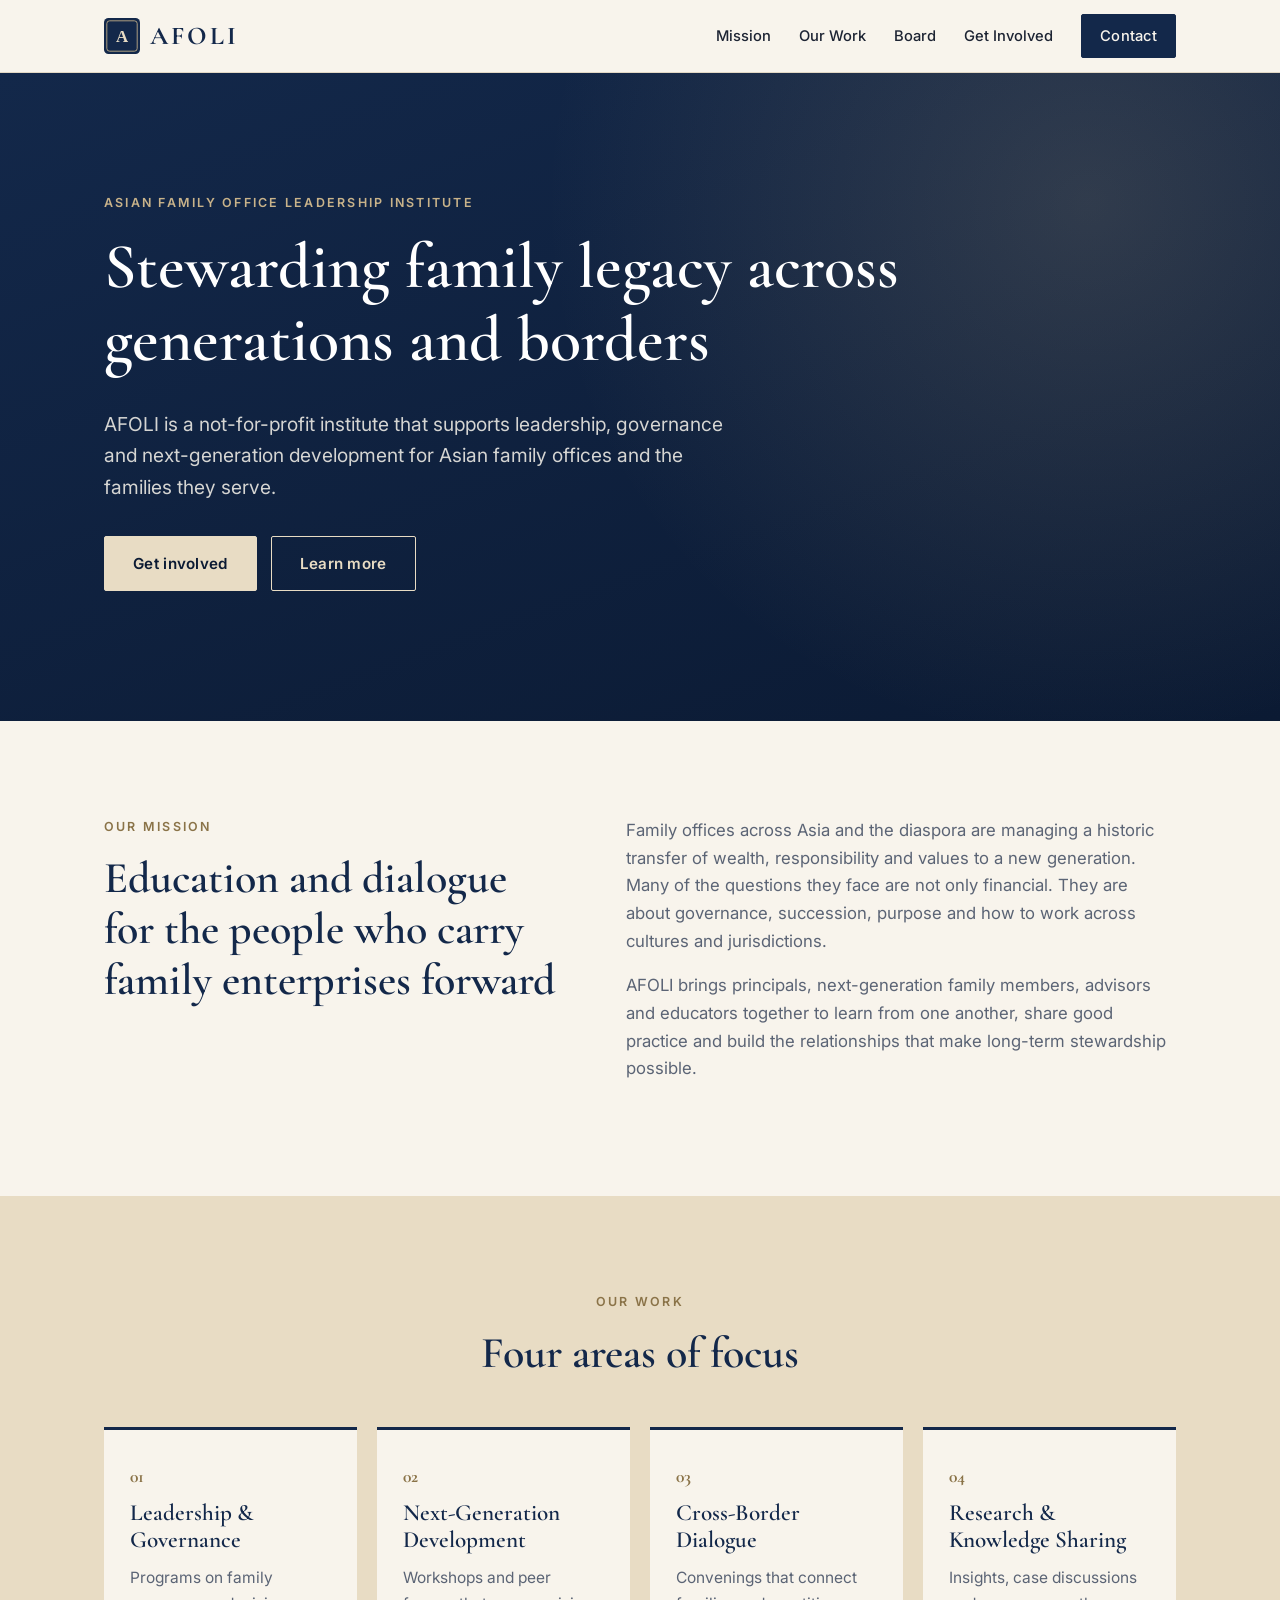
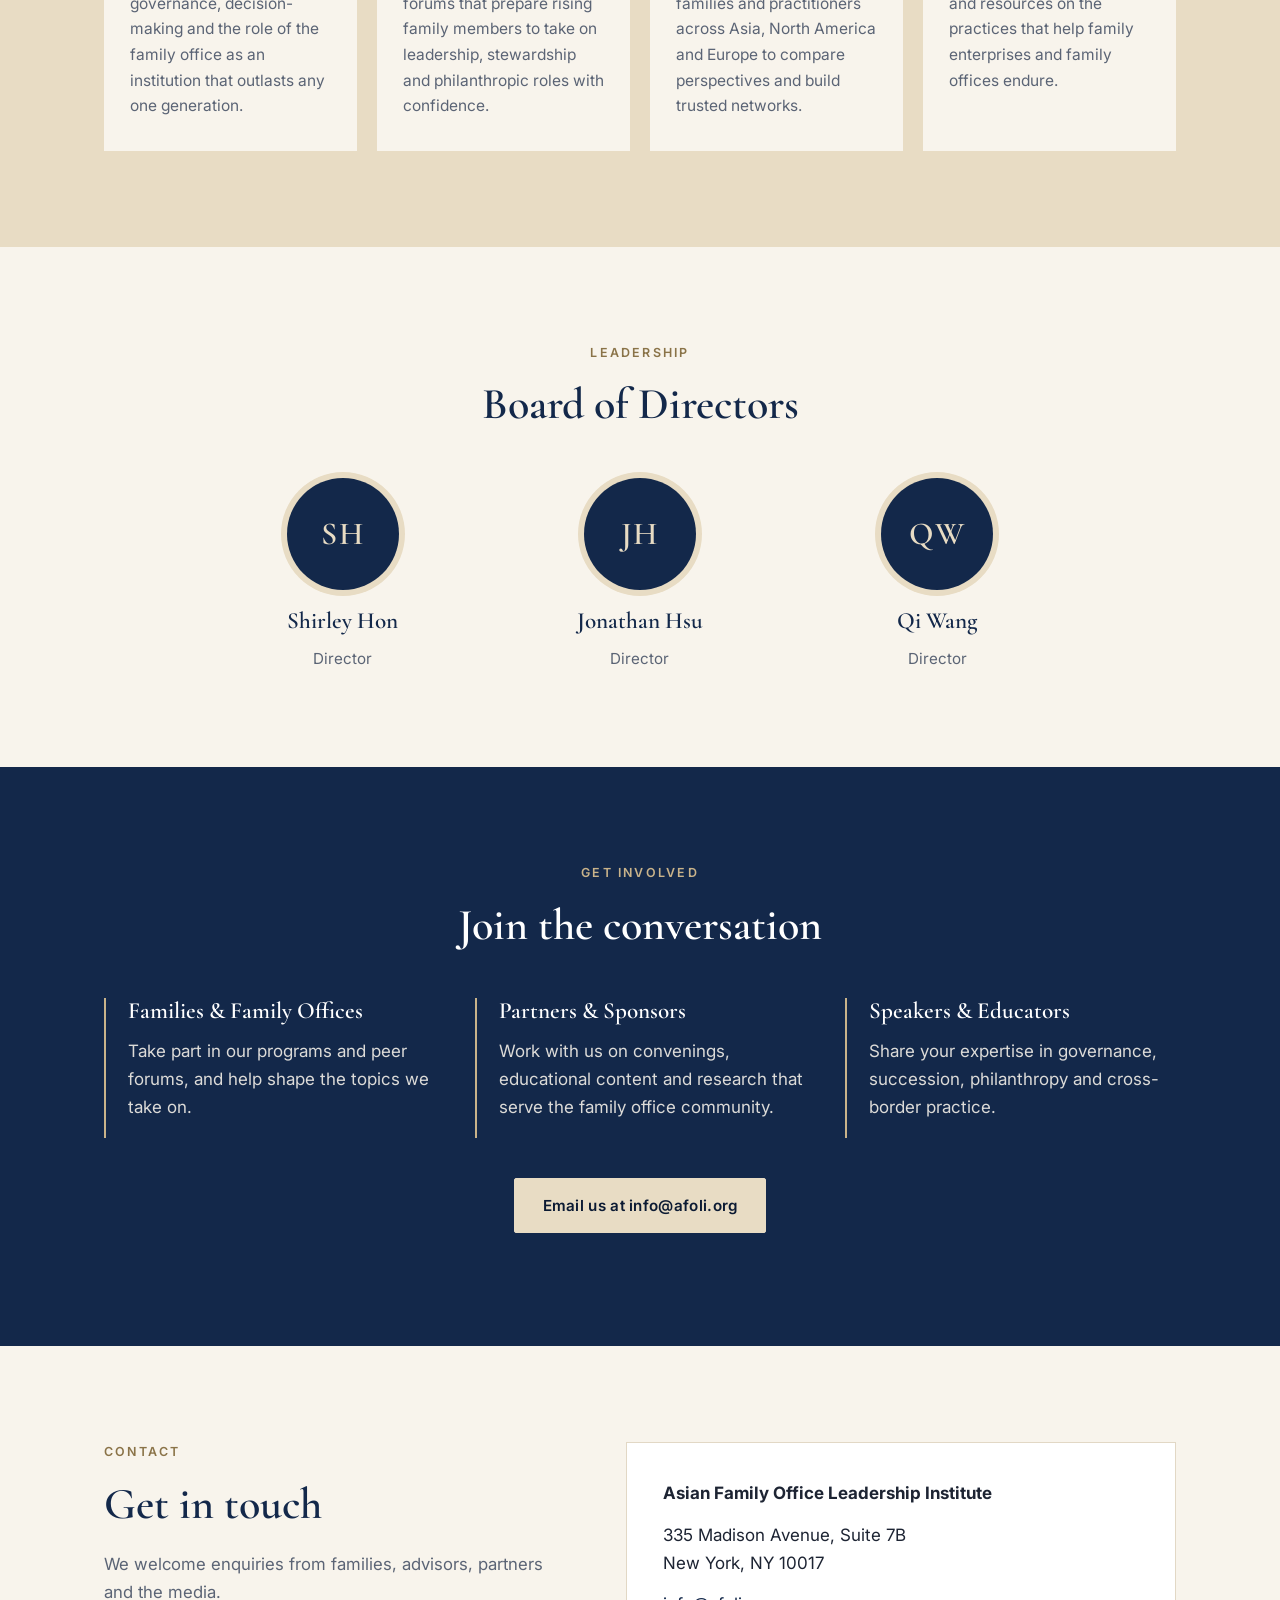
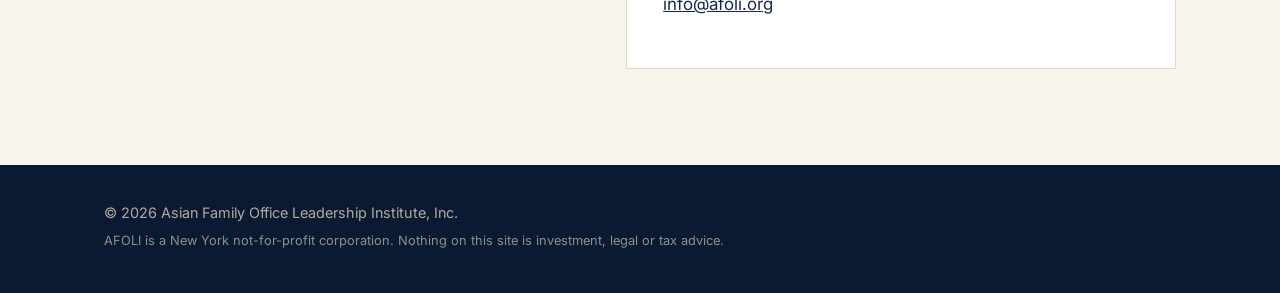
==== index.html @ 1280ce2f "Initial AFOLI website Single-page site: mission, focus areas, board, get involved, contact.  Co-Au" ====
<!DOCTYPE html>
<html lang="en">
<head>
  <meta charset="UTF-8">
  <meta name="viewport" content="width=device-width, initial-scale=1.0">
  <title>AFOLI | Asian Family Office Leadership Institute</title>
  <meta name="description" content="The Asian Family Office Leadership Institute (AFOLI) is a New York not-for-profit dedicated to leadership education, next-generation development and cross-border dialogue for Asian family offices and the families they serve.">
  <link rel="canonical" href="https://www.afoli.org/">
  <meta property="og:title" content="AFOLI | Asian Family Office Leadership Institute">
  <meta property="og:description" content="Leadership education, next-generation development and cross-border dialogue for Asian family offices.">
  <meta property="og:url" content="https://www.afoli.org/">
  <meta property="og:type" content="website">
  <link rel="icon" type="image/svg+xml" href="favicon.svg">
  <link rel="preconnect" href="https://fonts.googleapis.com">
  <link rel="preconnect" href="https://fonts.gstatic.com" crossorigin>
  <link href="https://fonts.googleapis.com/css2?family=Cormorant+Garamond:wght@500;600;700&family=Inter:wght@400;500;600&display=swap" rel="stylesheet">
  <link rel="stylesheet" href="styles.css">
  <script type="application/ld+json">
  {
    "@context": "https://schema.org",
    "@type": "NGO",
    "name": "Asian Family Office Leadership Institute",
    "alternateName": "AFOLI",
    "url": "https://www.afoli.org/",
    "email": "info@afoli.org",
    "address": {
      "@type": "PostalAddress",
      "streetAddress": "335 Madison Avenue, Suite 7B",
      "addressLocality": "New York",
      "addressRegion": "NY",
      "postalCode": "10017",
      "addressCountry": "US"
    }
  }
  </script>
</head>
<body>
  <a class="skip" href="#main">Skip to content</a>

  <header class="site-header" id="top">
    <div class="wrap nav">
      <a class="brand" href="#top" aria-label="AFOLI home">
        <img src="favicon.svg" alt="" width="36" height="36">
        <span class="brand-text">AFOLI</span>
      </a>
      <button class="menu-toggle" aria-expanded="false" aria-controls="nav-links">Menu</button>
      <nav id="nav-links" class="nav-links" aria-label="Primary">
        <a href="#mission">Mission</a>
        <a href="#work">Our Work</a>
        <a href="#board">Board</a>
        <a href="#involved">Get Involved</a>
        <a class="btn btn-small" href="#contact">Contact</a>
      </nav>
    </div>
  </header>

  <main id="main">
    <section class="hero">
      <div class="wrap hero-inner">
        <p class="eyebrow">Asian Family Office Leadership Institute</p>
        <h1>Stewarding family legacy across generations and borders</h1>
        <p class="lede">AFOLI is a not-for-profit institute that supports leadership, governance and next-generation development for Asian family offices and the families they serve.</p>
        <div class="hero-actions">
          <a class="btn" href="#involved">Get involved</a>
          <a class="btn btn-ghost" href="#mission">Learn more</a>
        </div>
      </div>
    </section>

    <section id="mission" class="section">
      <div class="wrap two-col">
        <div>
          <p class="eyebrow dark">Our Mission</p>
          <h2>Education and dialogue for the people who carry family enterprises forward</h2>
        </div>
        <div class="prose">
          <p>Family offices across Asia and the diaspora are managing a historic transfer of wealth, responsibility and values to a new generation. Many of the questions they face are not only financial. They are about governance, succession, purpose and how to work across cultures and jurisdictions.</p>
          <p>AFOLI brings principals, next-generation family members, advisors and educators together to learn from one another, share good practice and build the relationships that make long-term stewardship possible.</p>
        </div>
      </div>
    </section>

    <section id="work" class="section section-tint">
      <div class="wrap">
        <p class="eyebrow dark center">Our Work</p>
        <h2 class="center">Four areas of focus</h2>
        <div class="cards">
          <article class="card">
            <span class="card-num">01</span>
            <h3>Leadership &amp; Governance</h3>
            <p>Programs on family governance, decision-making and the role of the family office as an institution that outlasts any one generation.</p>
          </article>
          <article class="card">
            <span class="card-num">02</span>
            <h3>Next-Generation Development</h3>
            <p>Workshops and peer forums that prepare rising family members to take on leadership, stewardship and philanthropic roles with confidence.</p>
          </article>
          <article class="card">
            <span class="card-num">03</span>
            <h3>Cross-Border Dialogue</h3>
            <p>Convenings that connect families and practitioners across Asia, North America and Europe to compare perspectives and build trusted networks.</p>
          </article>
          <article class="card">
            <span class="card-num">04</span>
            <h3>Research &amp; Knowledge Sharing</h3>
            <p>Insights, case discussions and resources on the practices that help family enterprises and family offices endure.</p>
          </article>
        </div>
      </div>
    </section>

    <section id="board" class="section">
      <div class="wrap">
        <p class="eyebrow dark center">Leadership</p>
        <h2 class="center">Board of Directors</h2>
        <div class="board">
          <div class="person">
            <div class="avatar" aria-hidden="true">SH</div>
            <h3>Shirley Hon</h3>
            <p>Director</p>
          </div>
          <div class="person">
            <div class="avatar" aria-hidden="true">JH</div>
            <h3>Jonathan Hsu</h3>
            <p>Director</p>
          </div>
          <div class="person">
            <div class="avatar" aria-hidden="true">QW</div>
            <h3>Qi Wang</h3>
            <p>Director</p>
          </div>
        </div>
      </div>
    </section>

    <section id="involved" class="section section-navy">
      <div class="wrap">
        <p class="eyebrow center">Get Involved</p>
        <h2 class="center">Join the conversation</h2>
        <div class="involve">
          <div>
            <h3>Families &amp; Family Offices</h3>
            <p>Take part in our programs and peer forums, and help shape the topics we take on.</p>
          </div>
          <div>
            <h3>Partners &amp; Sponsors</h3>
            <p>Work with us on convenings, educational content and research that serve the family office community.</p>
          </div>
          <div>
            <h3>Speakers &amp; Educators</h3>
            <p>Share your expertise in governance, succession, philanthropy and cross-border practice.</p>
          </div>
        </div>
        <p class="center"><a class="btn btn-light" href="mailto:info@afoli.org?subject=Getting%20involved%20with%20AFOLI">Email us at info@afoli.org</a></p>
      </div>
    </section>

    <section id="contact" class="section">
      <div class="wrap two-col">
        <div>
          <p class="eyebrow dark">Contact</p>
          <h2>Get in touch</h2>
          <p class="prose">We welcome enquiries from families, advisors, partners and the media.</p>
        </div>
        <address class="contact-card">
          <p><strong>Asian Family Office Leadership Institute</strong></p>
          <p>335 Madison Avenue, Suite 7B<br>New York, NY 10017</p>
          <p><a href="mailto:info@afoli.org">info@afoli.org</a></p>
        </address>
      </div>
    </section>
  </main>

  <footer class="site-footer">
    <div class="wrap footer-inner">
      <p>&copy; <span id="year">2026</span> Asian Family Office Leadership Institute, Inc.</p>
      <p class="small">AFOLI is a New York not-for-profit corporation. Nothing on this site is investment, legal or tax advice.</p>
    </div>
  </footer>

  <script>
    (function () {
      var btn = document.querySelector('.menu-toggle');
      var links = document.getElementById('nav-links');
      btn.addEventListener('click', function () {
        var open = links.classList.toggle('open');
        btn.setAttribute('aria-expanded', open ? 'true' : 'false');
      });
      links.addEventListener('click', function (e) {
        if (e.target.tagName === 'A') { links.classList.remove('open'); btn.setAttribute('aria-expanded', 'false'); }
      });
      document.getElementById('year').textContent = new Date().getFullYear();
    })();
  </script>
</body>
</html>
---- styles.css ----
:root {
  --navy: #13284a;
  --navy-deep: #0b1a33;
  --beige: #e8dcc4;
  --sand: #c9b38a;
  --ivory: #f8f4ec;
  --ink: #1d2433;
  --muted: #5b6475;
  --line: #e2d8c5;
  --serif: "Cormorant Garamond", Georgia, "Times New Roman", serif;
  --sans: "Inter", -apple-system, BlinkMacSystemFont, "Segoe UI", Roboto, sans-serif;
}

*, *::before, *::after { box-sizing: border-box; }
html { scroll-behavior: smooth; }
body {
  margin: 0;
  font-family: var(--sans);
  font-size: 17px;
  line-height: 1.65;
  color: var(--ink);
  background: var(--ivory);
}
img { max-width: 100%; display: block; }
a { color: var(--navy); }
h1, h2, h3 { font-family: var(--serif); font-weight: 600; line-height: 1.15; margin: 0 0 .5em; color: var(--navy); }
h1 { font-size: clamp(2.4rem, 5.5vw, 4rem); }
h2 { font-size: clamp(1.9rem, 3.6vw, 2.75rem); }
h3 { font-size: 1.45rem; }
p { margin: 0 0 1em; }

.wrap { width: 100%; max-width: 1120px; margin: 0 auto; padding: 0 24px; }
.center { text-align: center; }
.skip { position: absolute; left: -9999px; }
.skip:focus { left: 16px; top: 16px; background: #fff; padding: 8px 12px; z-index: 100; }

.eyebrow {
  font-size: .78rem; font-weight: 600; letter-spacing: .18em; text-transform: uppercase;
  color: var(--sand); margin-bottom: 1rem;
}
.eyebrow.dark { color: #8a7348; }

/* Buttons */
.btn {
  display: inline-block; padding: 14px 28px; border-radius: 2px;
  background: var(--beige); color: var(--navy-deep); text-decoration: none;
  font-weight: 600; font-size: .95rem; letter-spacing: .02em;
  border: 1px solid var(--beige); transition: background .2s, color .2s;
}
.btn:hover { background: #fff; border-color: #fff; }
.btn-ghost { background: transparent; color: var(--beige); }
.btn-ghost:hover { background: rgba(232,220,196,.12); color: #fff; border-color: #fff; }
.btn-small { padding: 9px 18px; font-size: .85rem; background: var(--navy); color: var(--ivory); border-color: var(--navy); }
.btn-small:hover { background: var(--navy-deep); border-color: var(--navy-deep); color: #fff; }
.btn-light { margin-top: 1rem; }

/* Header */
.site-header {
  position: sticky; top: 0; z-index: 50;
  background: rgba(248,244,236,.95); backdrop-filter: blur(8px);
  border-bottom: 1px solid var(--line);
}
.nav { display: flex; align-items: center; justify-content: space-between; height: 72px; }
.brand { display: flex; align-items: center; gap: 10px; text-decoration: none; }
.brand-text { font-family: var(--serif); font-size: 1.6rem; font-weight: 700; letter-spacing: .12em; color: var(--navy); }
.nav-links { display: flex; align-items: center; gap: 28px; }
.nav-links a { text-decoration: none; font-size: .92rem; font-weight: 500; color: var(--ink); }
.nav-links a:not(.btn):hover { color: #8a7348; }
.nav-links a.btn-small { color: var(--ivory); }
.nav-links a.btn-small:hover { color: #fff; }
.menu-toggle { display: none; background: none; border: 1px solid var(--navy); color: var(--navy); padding: 6px 14px; font: inherit; font-size: .85rem; cursor: pointer; }

/* Hero */
.hero {
  background:
    radial-gradient(circle at 85% 20%, rgba(201,179,138,.18), transparent 45%),
    linear-gradient(160deg, var(--navy) 0%, var(--navy-deep) 100%);
  color: var(--beige);
  padding: 120px 0 130px;
}
.hero h1 { color: #fff; max-width: 820px; }
.hero .lede { font-size: 1.2rem; max-width: 640px; color: rgba(248,244,236,.85); }
.hero-actions { display: flex; flex-wrap: wrap; gap: 14px; margin-top: 2rem; }

/* Sections */
.section { padding: 96px 0; }
.section-tint { background: var(--beige); }
.section-navy { background: var(--navy); color: rgba(248,244,236,.88); }
.section-navy h2, .section-navy h3 { color: #fff; }
.two-col { display: grid; grid-template-columns: 1fr 1.2fr; gap: 64px; align-items: start; }
.prose { color: var(--muted); font-size: 1.05rem; }

/* Cards */
.cards { display: grid; grid-template-columns: repeat(4, 1fr); gap: 20px; margin-top: 48px; }
.card { background: var(--ivory); padding: 32px 26px; border-top: 3px solid var(--navy); }
.card-num { font-family: var(--serif); font-size: 1.1rem; color: #8a7348; font-weight: 700; }
.card h3 { margin-top: .4em; }
.card p { color: var(--muted); font-size: .97rem; margin: 0; }

/* Board */
.board { display: grid; grid-template-columns: repeat(3, 1fr); gap: 32px; margin-top: 48px; max-width: 860px; margin-left: auto; margin-right: auto; }
.person { text-align: center; }
.avatar {
  width: 112px; height: 112px; border-radius: 50%; margin: 0 auto 18px;
  display: grid; place-items: center;
  background: var(--navy); color: var(--beige);
  font-family: var(--serif); font-size: 2rem; font-weight: 600; letter-spacing: .05em;
  box-shadow: 0 0 0 6px var(--beige);
}
.person p { color: var(--muted); margin: 0; font-size: .95rem; }

/* Involve */
.involve { display: grid; grid-template-columns: repeat(3, 1fr); gap: 40px; margin: 48px 0 24px; }
.involve > div { border-left: 2px solid var(--sand); padding-left: 22px; }

/* Contact */
.contact-card { font-style: normal; background: #fff; border: 1px solid var(--line); padding: 36px; }
.contact-card p { margin-bottom: .8em; }

/* Footer */
.site-footer { background: var(--navy-deep); color: rgba(232,220,196,.75); padding: 36px 0; font-size: .9rem; }
.footer-inner p { margin: 0 0 .4em; }
.small { font-size: .8rem; opacity: .8; }

/* Responsive */
@media (max-width: 960px) {
  .cards { grid-template-columns: repeat(2, 1fr); }
  .two-col { grid-template-columns: 1fr; gap: 24px; }
}
@media (max-width: 720px) {
  body { font-size: 16px; }
  .wrap { padding: 0 16px; }
  .menu-toggle { display: block; }
  .nav-links {
    display: none; position: absolute; top: 72px; left: 0; right: 0;
    flex-direction: column; align-items: flex-start; gap: 0;
    background: var(--ivory); border-bottom: 1px solid var(--line); padding: 8px 16px 16px;
  }
  .nav-links.open { display: flex; }
  .nav-links a { padding: 12px 0; width: 100%; }
  .nav-links .btn-small { width: auto; margin-top: 8px; padding: 9px 18px; }
  .hero { padding: 80px 0 90px; }
  .section { padding: 68px 0; }
  .cards, .board, .involve { grid-template-columns: 1fr; }
}
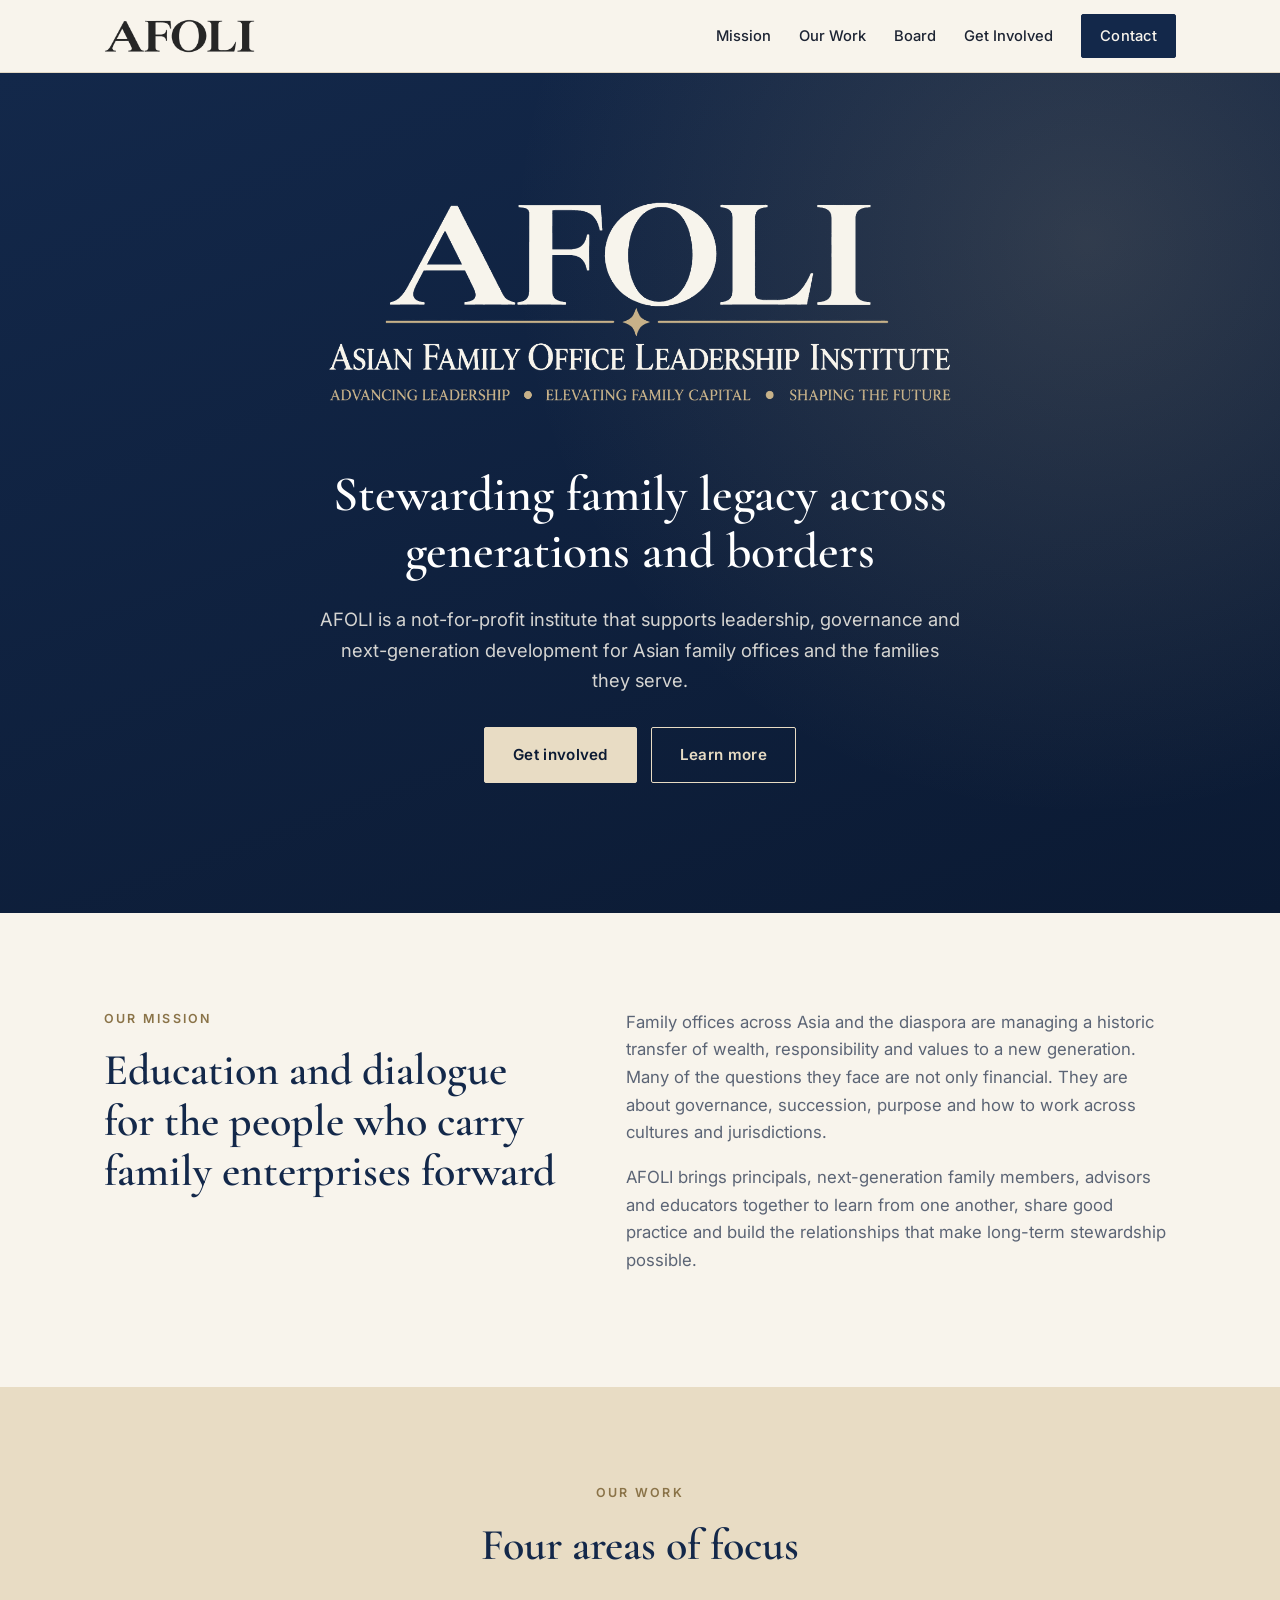
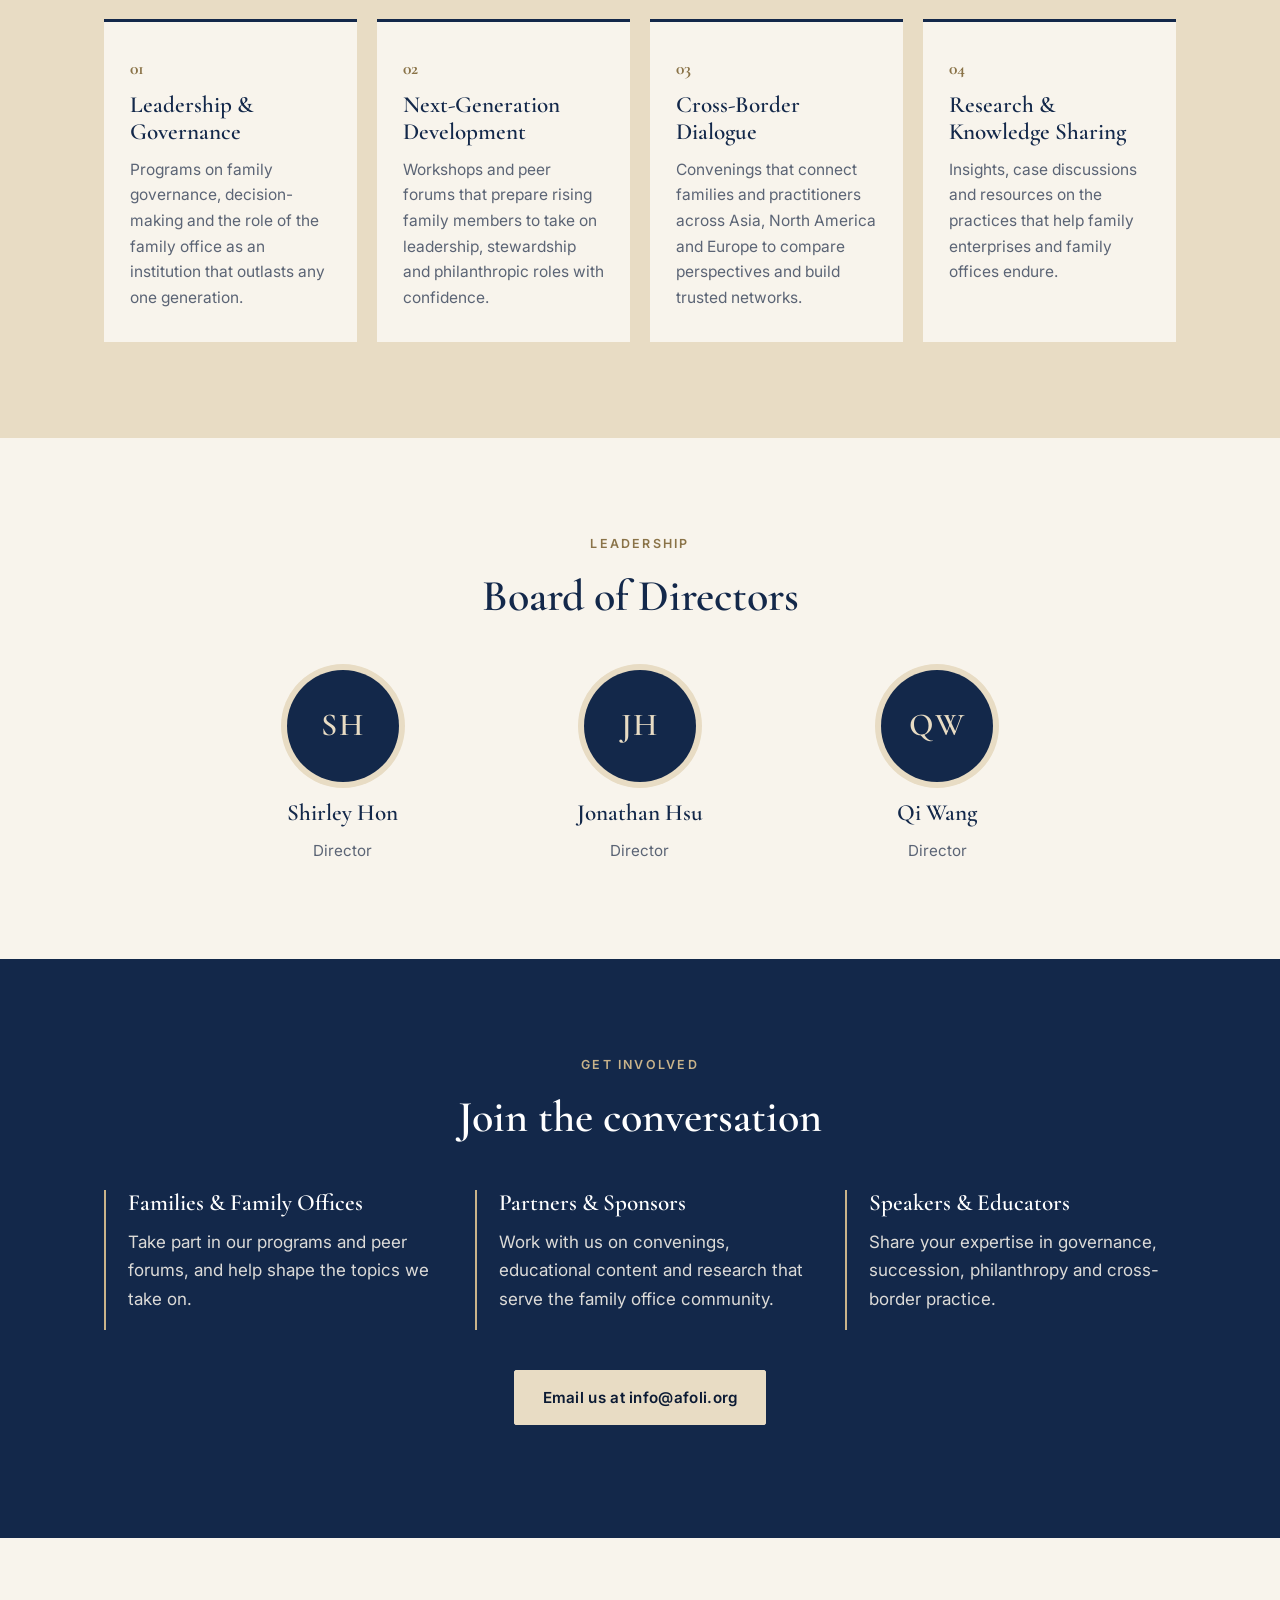
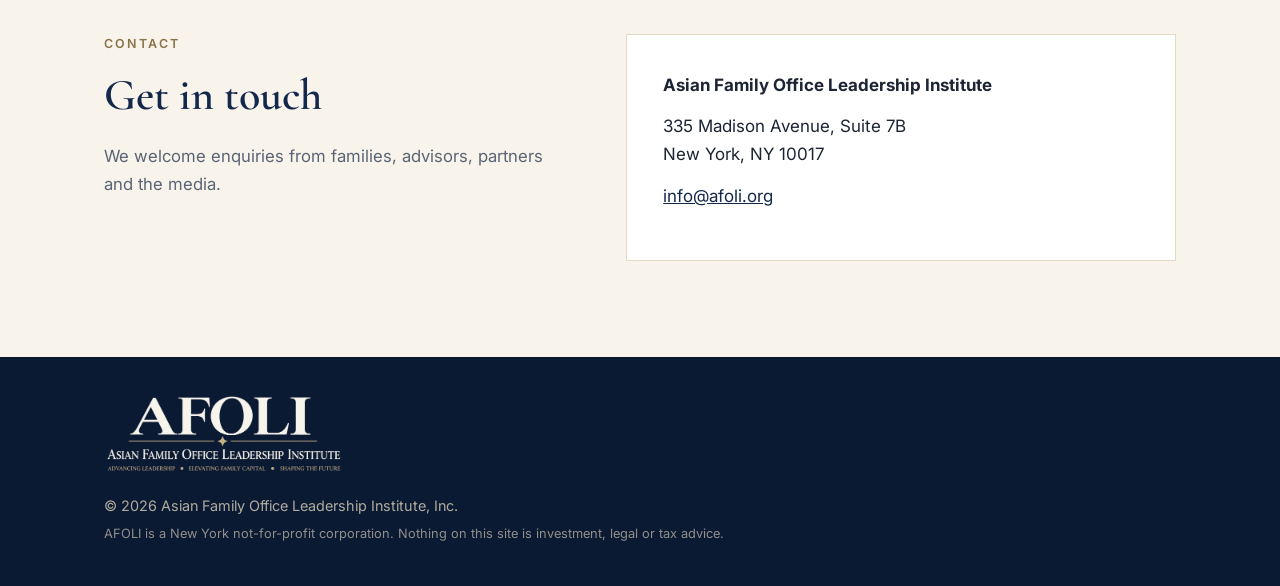
==== commit 6cb5e34c: "Add files via upload" ====
--- a/index.html
+++ b/index.html
@@ -10,6 +10,7 @@
   <meta property="og:description" content="Leadership education, next-generation development and cross-border dialogue for Asian family offices.">
   <meta property="og:url" content="https://www.afoli.org/">
   <meta property="og:type" content="website">
+  <meta property="og:image" content="https://www.afoli.org/logo.png">
   <link rel="icon" type="image/svg+xml" href="favicon.svg">
   <link rel="preconnect" href="https://fonts.googleapis.com">
   <link rel="preconnect" href="https://fonts.gstatic.com" crossorigin>
@@ -40,8 +41,7 @@
   <header class="site-header" id="top">
     <div class="wrap nav">
       <a class="brand" href="#top" aria-label="AFOLI home">
-        <img src="favicon.svg" alt="" width="36" height="36">
-        <span class="brand-text">AFOLI</span>
+        <img src="logo-wordmark.png" alt="AFOLI" width="151" height="34">
       </a>
       <button class="menu-toggle" aria-expanded="false" aria-controls="nav-links">Menu</button>
       <nav id="nav-links" class="nav-links" aria-label="Primary">
@@ -57,7 +57,7 @@
   <main id="main">
     <section class="hero">
       <div class="wrap hero-inner">
-        <p class="eyebrow">Asian Family Office Leadership Institute</p>
+        <img class="hero-logo" src="logo-light.png" alt="AFOLI, Asian Family Office Leadership Institute: Advancing Leadership, Elevating Family Capital, Shaping the Future" width="1200" height="406">
         <h1>Stewarding family legacy across generations and borders</h1>
         <p class="lede">AFOLI is a not-for-profit institute that supports leadership, governance and next-generation development for Asian family offices and the families they serve.</p>
         <div class="hero-actions">
@@ -173,6 +173,7 @@
 
   <footer class="site-footer">
     <div class="wrap footer-inner">
+      <img class="footer-logo" src="logo-light.png" alt="AFOLI" width="240" height="81">
       <p>&copy; <span id="year">2026</span> Asian Family Office Leadership Institute, Inc.</p>
       <p class="small">AFOLI is a New York not-for-profit corporation. Nothing on this site is investment, legal or tax advice.</p>
     </div>
--- a/styles.css
+++ b/styles.css
@@ -78,9 +78,11 @@
   color: var(--beige);
   padding: 120px 0 130px;
 }
-.hero h1 { color: #fff; max-width: 820px; }
-.hero .lede { font-size: 1.2rem; max-width: 640px; color: rgba(248,244,236,.85); }
-.hero-actions { display: flex; flex-wrap: wrap; gap: 14px; margin-top: 2rem; }
+.hero-inner { text-align: center; }
+.hero-logo { width: 100%; max-width: 640px; height: auto; margin: 0 auto 56px; }
+.hero h1 { color: #fff; max-width: 760px; margin-left: auto; margin-right: auto; font-size: clamp(2rem, 4.2vw, 3.1rem); }
+.hero .lede { font-size: 1.15rem; max-width: 640px; margin-left: auto; margin-right: auto; color: rgba(248,244,236,.85); }
+.hero-actions { display: flex; flex-wrap: wrap; justify-content: center; gap: 14px; margin-top: 2rem; }
 
 /* Sections */
 .section { padding: 96px 0; }
@@ -120,6 +122,8 @@
 /* Footer */
 .site-footer { background: var(--navy-deep); color: rgba(232,220,196,.75); padding: 36px 0; font-size: .9rem; }
 .footer-inner p { margin: 0 0 .4em; }
+.footer-logo { width: 240px; height: auto; margin-bottom: 20px; }
+.brand img { height: 34px; width: auto; }
 .small { font-size: .8rem; opacity: .8; }
 
 /* Responsive */
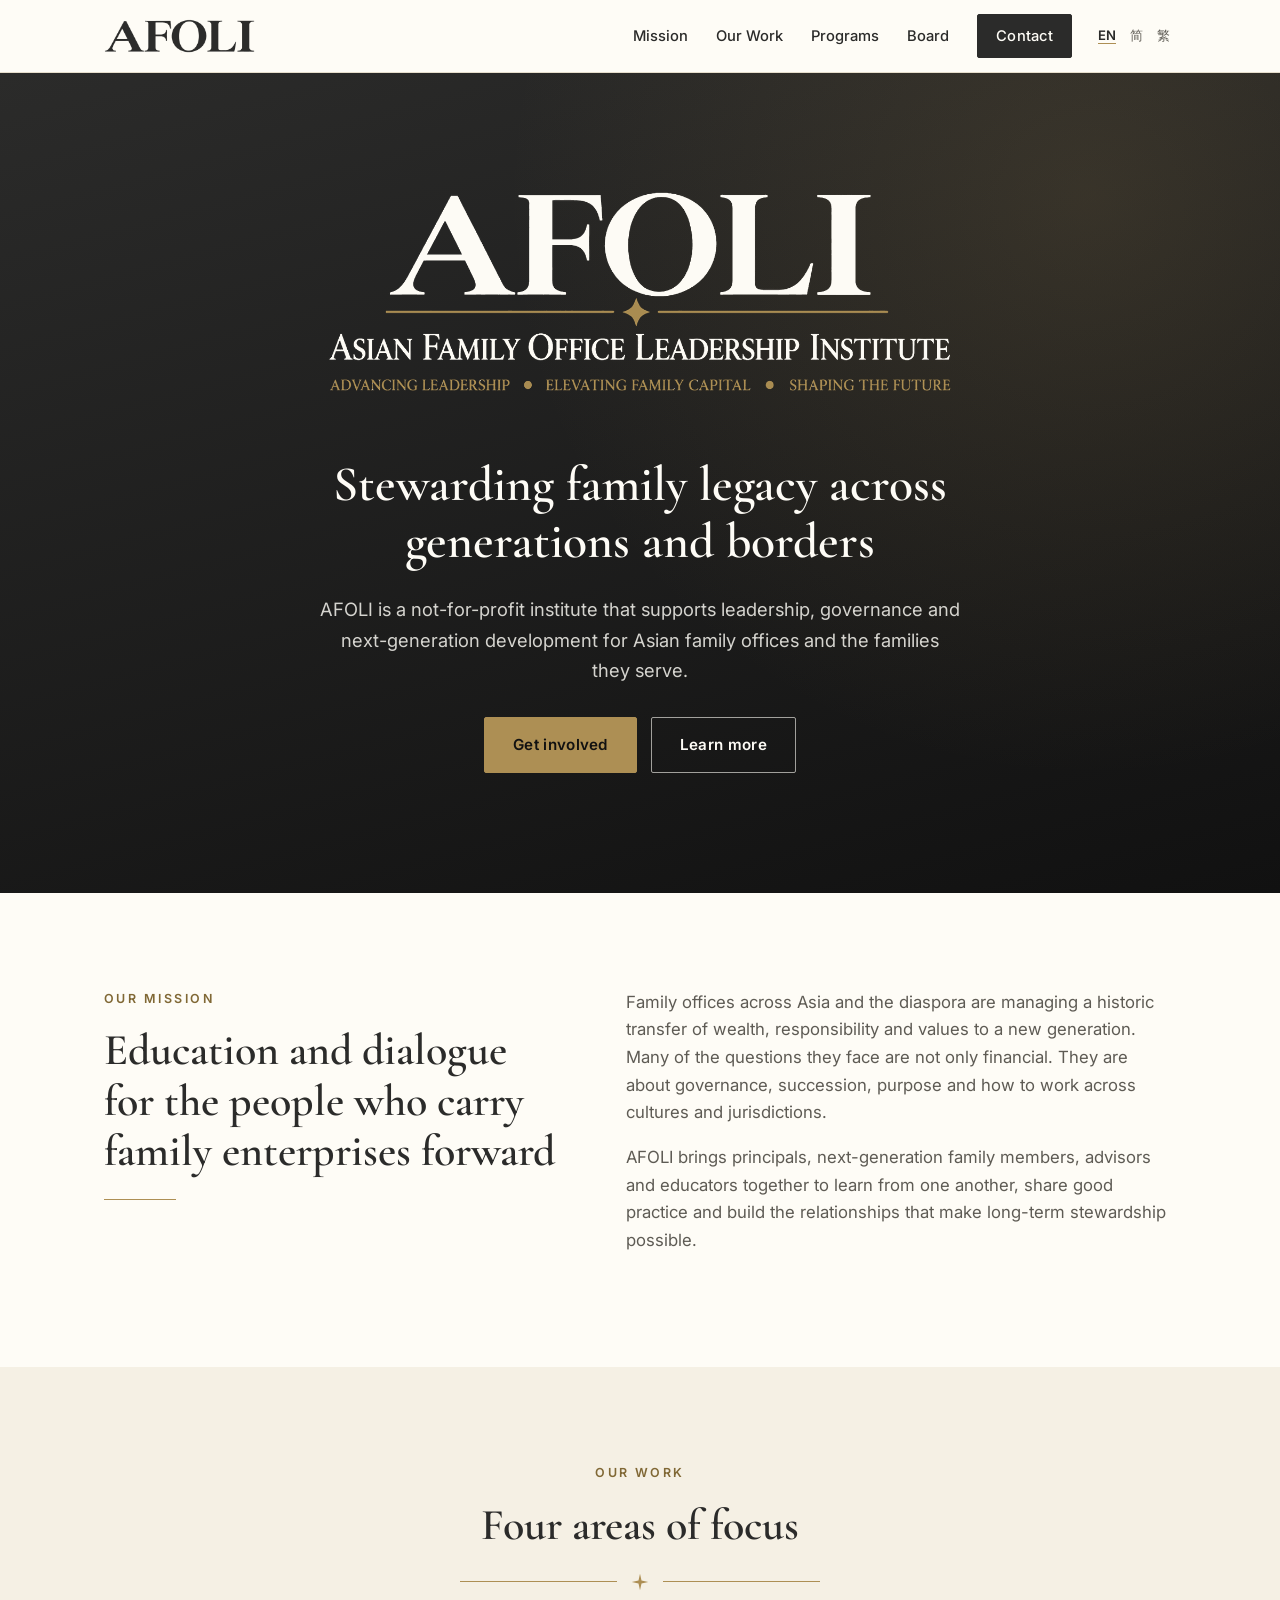
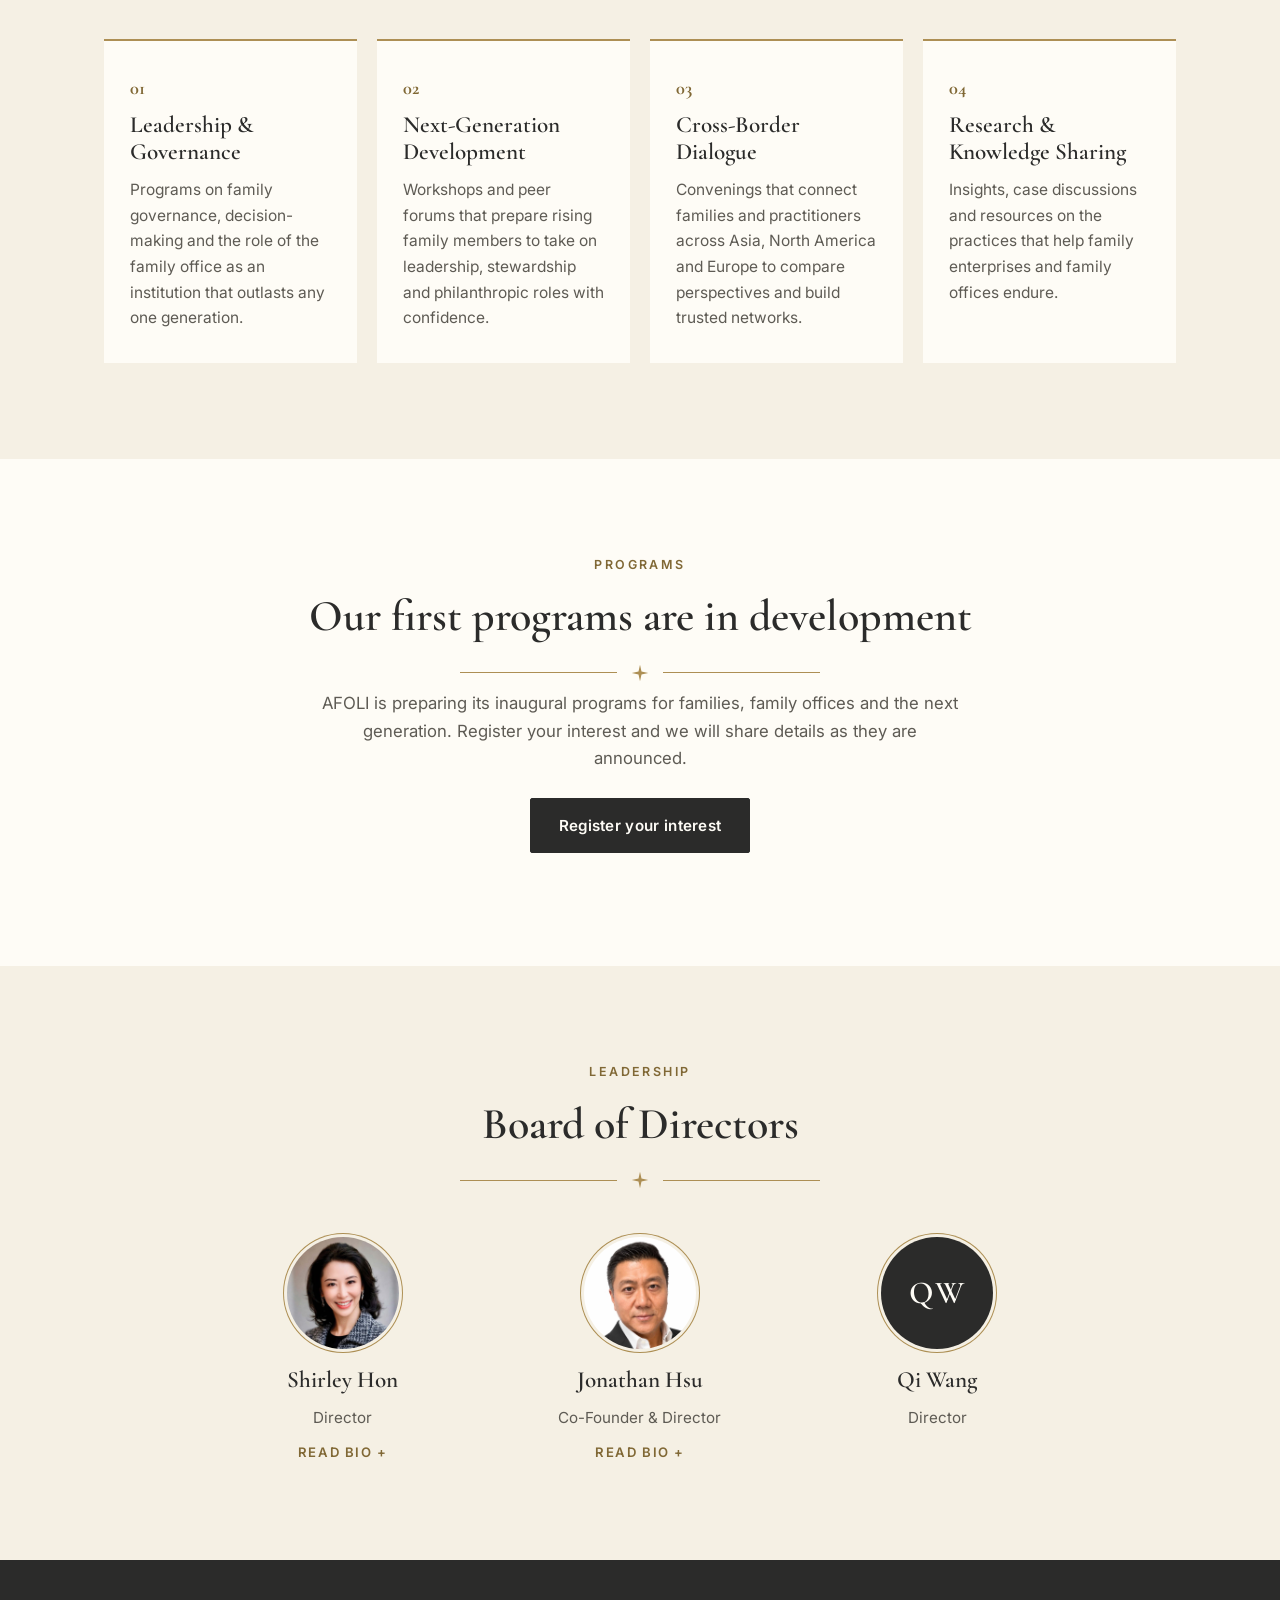
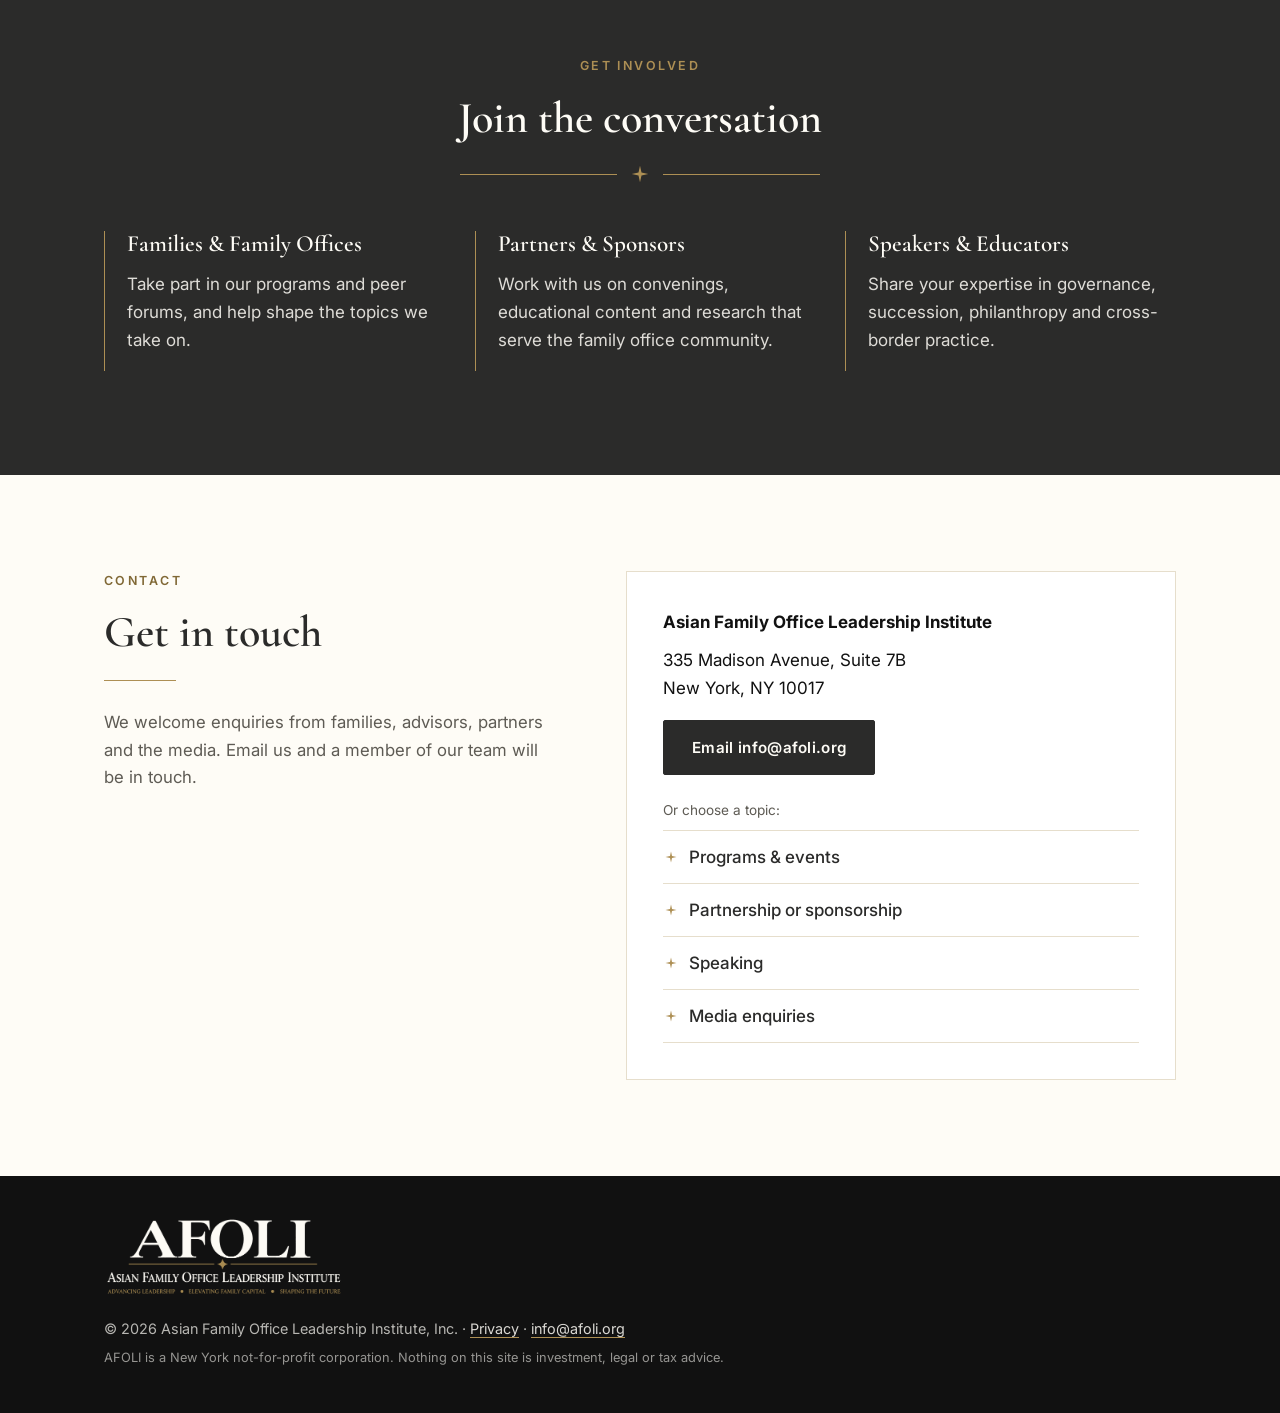
==== commit 89ac4212: "Add files via upload" ====
--- a/index.html
+++ b/index.html
@@ -5,13 +5,22 @@
   <meta name="viewport" content="width=device-width, initial-scale=1.0">
   <title>AFOLI | Asian Family Office Leadership Institute</title>
   <meta name="description" content="The Asian Family Office Leadership Institute (AFOLI) is a New York not-for-profit dedicated to leadership education, next-generation development and cross-border dialogue for Asian family offices and the families they serve.">
+  <meta name="theme-color" content="#2B2B2A">
   <link rel="canonical" href="https://www.afoli.org/">
+  <link rel="alternate" hreflang="en" href="https://www.afoli.org/">
+  <link rel="alternate" hreflang="zh-Hans" href="https://www.afoli.org/zh/">
+  <link rel="alternate" hreflang="zh-Hant" href="https://www.afoli.org/zh-hant/">
+  <link rel="alternate" hreflang="x-default" href="https://www.afoli.org/">
   <meta property="og:title" content="AFOLI | Asian Family Office Leadership Institute">
-  <meta property="og:description" content="Leadership education, next-generation development and cross-border dialogue for Asian family offices.">
+  <meta property="og:description" content="Advancing leadership, elevating family capital, shaping the future.">
   <meta property="og:url" content="https://www.afoli.org/">
   <meta property="og:type" content="website">
-  <meta property="og:image" content="https://www.afoli.org/logo.png">
+  <meta property="og:image" content="https://www.afoli.org/og-image.png">
+  <meta property="og:image:width" content="1200">
+  <meta property="og:image:height" content="630">
+  <meta name="twitter:card" content="summary_large_image">
   <link rel="icon" type="image/svg+xml" href="favicon.svg">
+  <link rel="apple-touch-icon" href="apple-touch-icon.png">
   <link rel="preconnect" href="https://fonts.googleapis.com">
   <link rel="preconnect" href="https://fonts.gstatic.com" crossorigin>
   <link href="https://fonts.googleapis.com/css2?family=Cormorant+Garamond:wght@500;600;700&family=Inter:wght@400;500;600&display=swap" rel="stylesheet">
@@ -23,7 +32,9 @@
     "name": "Asian Family Office Leadership Institute",
     "alternateName": "AFOLI",
     "url": "https://www.afoli.org/",
+    "logo": "https://www.afoli.org/logo.png",
     "email": "info@afoli.org",
+    "slogan": "Advancing Leadership. Elevating Family Capital. Shaping the Future.",
     "address": {
       "@type": "PostalAddress",
       "streetAddress": "335 Madison Avenue, Suite 7B",
@@ -47,9 +58,10 @@
       <nav id="nav-links" class="nav-links" aria-label="Primary">
         <a href="#mission">Mission</a>
         <a href="#work">Our Work</a>
+        <a href="#programs">Programs</a>
         <a href="#board">Board</a>
-        <a href="#involved">Get Involved</a>
         <a class="btn btn-small" href="#contact">Contact</a>
+        <span class="lang" aria-label="Language"><a href="/" aria-current="true" lang="en">EN</a><a href="/zh/" lang="zh-Hans">简</a><a href="/zh-hant/" lang="zh-Hant">繁</a></span>
       </nav>
     </div>
   </header>
@@ -61,7 +73,7 @@
         <h1>Stewarding family legacy across generations and borders</h1>
         <p class="lede">AFOLI is a not-for-profit institute that supports leadership, governance and next-generation development for Asian family offices and the families they serve.</p>
         <div class="hero-actions">
-          <a class="btn" href="#involved">Get involved</a>
+          <a class="btn" href="#contact">Get involved</a>
           <a class="btn btn-ghost" href="#mission">Learn more</a>
         </div>
       </div>
@@ -70,8 +82,9 @@
     <section id="mission" class="section">
       <div class="wrap two-col">
         <div>
-          <p class="eyebrow dark">Our Mission</p>
+          <p class="eyebrow">Our Mission</p>
           <h2>Education and dialogue for the people who carry family enterprises forward</h2>
+          <div class="rule" aria-hidden="true"></div>
         </div>
         <div class="prose">
           <p>Family offices across Asia and the diaspora are managing a historic transfer of wealth, responsibility and values to a new generation. Many of the questions they face are not only financial. They are about governance, succession, purpose and how to work across cultures and jurisdictions.</p>
@@ -82,8 +95,9 @@
 
     <section id="work" class="section section-tint">
       <div class="wrap">
-        <p class="eyebrow dark center">Our Work</p>
+        <p class="eyebrow center">Our Work</p>
         <h2 class="center">Four areas of focus</h2>
+        <div class="divider" aria-hidden="true"><span></span><svg viewBox="0 0 24 24"><path d="M12 1 L14 10 L23 12 L14 14 L12 23 L10 14 L1 12 L10 10 Z"/></svg><span></span></div>
         <div class="cards">
           <article class="card">
             <span class="card-num">01</span>
@@ -109,20 +123,43 @@
       </div>
     </section>
 
-    <section id="board" class="section">
+    <section id="programs" class="section">
+      <div class="wrap programs">
+        <p class="eyebrow center">Programs</p>
+        <h2 class="center">Our first programs are in development</h2>
+        <div class="divider" aria-hidden="true"><span></span><svg viewBox="0 0 24 24"><path d="M12 1 L14 10 L23 12 L14 14 L12 23 L10 14 L1 12 L10 10 Z"/></svg><span></span></div>
+        <p class="prose center narrow">AFOLI is preparing its inaugural programs for families, family offices and the next generation. Register your interest and we will share details as they are announced.</p>
+        <p class="center"><a class="btn btn-dark" href="#contact">Register your interest</a></p>
+      </div>
+    </section>
+
+    <section id="board" class="section section-tint">
       <div class="wrap">
-        <p class="eyebrow dark center">Leadership</p>
+        <p class="eyebrow center">Leadership</p>
         <h2 class="center">Board of Directors</h2>
+        <div class="divider" aria-hidden="true"><span></span><svg viewBox="0 0 24 24"><path d="M12 1 L14 10 L23 12 L14 14 L12 23 L10 14 L1 12 L10 10 Z"/></svg><span></span></div>
         <div class="board">
           <div class="person">
-            <div class="avatar" aria-hidden="true">SH</div>
+            <img class="avatar avatar-photo" src="shirley-hon.jpg" alt="Shirley Hon" width="480" height="480" loading="lazy">
             <h3>Shirley Hon</h3>
             <p>Director</p>
+            <details class="bio">
+              <summary>Read bio</summary>
+              <p>Shirley Hon is the founder of GloboConsult, a New York-based independent advisory firm serving Asian family offices, and has spent more than a decade in the family office field.</p>
+              <p>She began that work as chief of staff at a leading Hong Kong family office and later served as chief of staff for a Southeast Asian family office establishing its presence on Wall Street. Earlier, she built the China platform of the United Nations Global Compact as head of external relations.</p>
+              <p>Shirley speaks on family governance and cross-border development for Asian families at venues including the Harvard Club of New York, NYU and Cornell University.</p>
+            </details>
           </div>
           <div class="person">
-            <div class="avatar" aria-hidden="true">JH</div>
+            <img class="avatar avatar-photo" src="jonathan-hsu.jpg" alt="Jonathan Hsu" width="480" height="480" loading="lazy">
             <h3>Jonathan Hsu</h3>
-            <p>Director</p>
+            <p>Co-Founder &amp; Director</p>
+            <details class="bio">
+              <summary>Read bio</summary>
+              <p>Jonathan Hsu is a co-founder of AFOLI, with decades of experience spanning executive leadership, investor relations, international business development and global event management.</p>
+              <p>He previously held executive leadership roles with Shin Kong Financial Holdings and IMM International, the Taipei-headquartered organization behind the International Dragon Award, and played a key role in establishing and expanding the Registered Financial Consultant (RFC&reg;) designation across Taiwan, Mainland China, Hong Kong and Macau.</p>
+              <p>Through AFOLI, Jonathan is committed to building enduring relationships across borders and creating platforms that foster meaningful long-term collaboration.</p>
+            </details>
           </div>
           <div class="person">
             <div class="avatar" aria-hidden="true">QW</div>
@@ -133,10 +170,11 @@
       </div>
     </section>
 
-    <section id="involved" class="section section-navy">
+    <section id="involved" class="section section-dark">
       <div class="wrap">
         <p class="eyebrow center">Get Involved</p>
         <h2 class="center">Join the conversation</h2>
+        <div class="divider" aria-hidden="true"><span></span><svg viewBox="0 0 24 24"><path d="M12 1 L14 10 L23 12 L14 14 L12 23 L10 14 L1 12 L10 10 Z"/></svg><span></span></div>
         <div class="involve">
           <div>
             <h3>Families &amp; Family Offices</h3>
@@ -151,22 +189,31 @@
             <p>Share your expertise in governance, succession, philanthropy and cross-border practice.</p>
           </div>
         </div>
-        <p class="center"><a class="btn btn-light" href="mailto:info@afoli.org?subject=Getting%20involved%20with%20AFOLI">Email us at info@afoli.org</a></p>
       </div>
     </section>
 
     <section id="contact" class="section">
       <div class="wrap two-col">
         <div>
-          <p class="eyebrow dark">Contact</p>
+          <p class="eyebrow">Contact</p>
           <h2>Get in touch</h2>
-          <p class="prose">We welcome enquiries from families, advisors, partners and the media.</p>
-        </div>
-        <address class="contact-card">
-          <p><strong>Asian Family Office Leadership Institute</strong></p>
-          <p>335 Madison Avenue, Suite 7B<br>New York, NY 10017</p>
-          <p><a href="mailto:info@afoli.org">info@afoli.org</a></p>
-        </address>
+          <div class="rule" aria-hidden="true"></div>
+          <p class="prose">We welcome enquiries from families, advisors, partners and the media. Email us and a member of our team will be in touch.</p>
+        </div>
+        <div class="contact-panel">
+          <address class="contact-card">
+            <p><strong>Asian Family Office Leadership Institute</strong></p>
+            <p>335 Madison Avenue, Suite 7B<br>New York, NY 10017</p>
+          </address>
+          <p><a class="btn btn-dark" href="mailto:info@afoli.org">Email info@afoli.org</a></p>
+          <p class="topics-lead">Or choose a topic:</p>
+          <ul class="topics">
+              <li><a href="mailto:info@afoli.org?subject=Programs%20%26%20events"><svg viewBox="0 0 24 24" aria-hidden="true"><path d="M12 1 L14 10 L23 12 L14 14 L12 23 L10 14 L1 12 L10 10 Z"/></svg><span>Programs &amp; events</span></a></li>
+              <li><a href="mailto:info@afoli.org?subject=Partnership%20or%20sponsorship"><svg viewBox="0 0 24 24" aria-hidden="true"><path d="M12 1 L14 10 L23 12 L14 14 L12 23 L10 14 L1 12 L10 10 Z"/></svg><span>Partnership or sponsorship</span></a></li>
+              <li><a href="mailto:info@afoli.org?subject=Speaking"><svg viewBox="0 0 24 24" aria-hidden="true"><path d="M12 1 L14 10 L23 12 L14 14 L12 23 L10 14 L1 12 L10 10 Z"/></svg><span>Speaking</span></a></li>
+              <li><a href="mailto:info@afoli.org?subject=Media%20enquiry"><svg viewBox="0 0 24 24" aria-hidden="true"><path d="M12 1 L14 10 L23 12 L14 14 L12 23 L10 14 L1 12 L10 10 Z"/></svg><span>Media enquiries</span></a></li>
+          </ul>
+        </div>
       </div>
     </section>
   </main>
@@ -174,7 +221,7 @@
   <footer class="site-footer">
     <div class="wrap footer-inner">
       <img class="footer-logo" src="logo-light.png" alt="AFOLI" width="240" height="81">
-      <p>&copy; <span id="year">2026</span> Asian Family Office Leadership Institute, Inc.</p>
+      <p>&copy; <span id="year">2026</span> Asian Family Office Leadership Institute, Inc. &middot; <a href="privacy.html">Privacy</a> &middot; <a href="mailto:info@afoli.org">info@afoli.org</a></p>
       <p class="small">AFOLI is a New York not-for-profit corporation. Nothing on this site is investment, legal or tax advice.</p>
     </div>
   </footer>
--- a/styles.css
+++ b/styles.css
@@ -1,12 +1,13 @@
+/* AFOLI brand palette (AFOLI Official Color Reference) */
 :root {
-  --navy: #13284a;
-  --navy-deep: #0b1a33;
-  --beige: #e8dcc4;
-  --sand: #c9b38a;
-  --ivory: #f8f4ec;
-  --ink: #1d2433;
-  --muted: #5b6475;
-  --line: #e2d8c5;
+  --gold: #AD8F54;        /* Antique Gold: lines, star, accents */
+  --gold-text: #806835;   /* darker gold for small text on ivory (WCAG AA) */
+  --charcoal: #2B2B2A;    /* Charcoal: AFOLI lettering, dark sections */
+  --ivory: #FEFCF6;       /* Warm Ivory: background */
+  --black: #111111;       /* Soft Black: body text, footer */
+  --stone: #F5F0E4;       /* tinted ivory for alternate sections */
+  --line: #E6DECC;
+  --muted: #5E5B54;
   --serif: "Cormorant Garamond", Georgia, "Times New Roman", serif;
   --sans: "Inter", -apple-system, BlinkMacSystemFont, "Segoe UI", Roboto, sans-serif;
 }
@@ -18,118 +19,165 @@
   font-family: var(--sans);
   font-size: 17px;
   line-height: 1.65;
-  color: var(--ink);
+  color: var(--black);
   background: var(--ivory);
 }
 img { max-width: 100%; display: block; }
-a { color: var(--navy); }
-h1, h2, h3 { font-family: var(--serif); font-weight: 600; line-height: 1.15; margin: 0 0 .5em; color: var(--navy); }
-h1 { font-size: clamp(2.4rem, 5.5vw, 4rem); }
+a { color: var(--charcoal); text-decoration-color: var(--gold); text-underline-offset: 3px; }
+a:hover { color: var(--gold-text); }
+h1, h2, h3 { font-family: var(--serif); font-weight: 600; line-height: 1.15; margin: 0 0 .5em; color: var(--charcoal); }
+h1 { font-size: clamp(2rem, 4.2vw, 3.1rem); }
 h2 { font-size: clamp(1.9rem, 3.6vw, 2.75rem); }
 h3 { font-size: 1.45rem; }
 p { margin: 0 0 1em; }
 
 .wrap { width: 100%; max-width: 1120px; margin: 0 auto; padding: 0 24px; }
 .center { text-align: center; }
+.narrow { max-width: 640px; margin-left: auto; margin-right: auto; }
 .skip { position: absolute; left: -9999px; }
 .skip:focus { left: 16px; top: 16px; background: #fff; padding: 8px 12px; z-index: 100; }
 
 .eyebrow {
-  font-size: .78rem; font-weight: 600; letter-spacing: .18em; text-transform: uppercase;
-  color: var(--sand); margin-bottom: 1rem;
-}
-.eyebrow.dark { color: #8a7348; }
+  font-size: .78rem; font-weight: 600; letter-spacing: .2em; text-transform: uppercase;
+  color: var(--gold-text); margin-bottom: 1rem;
+}
+.section-dark .eyebrow, .hero .eyebrow { color: var(--gold); }
+
+/* Gold rule and star divider, echoing the logo */
+.rule { width: 72px; height: 1px; background: var(--gold); margin: 8px 0 28px; }
+.divider { display: flex; align-items: center; justify-content: center; gap: 14px; margin: 4px auto 8px; max-width: 360px; }
+.divider span { flex: 1; height: 1px; background: var(--gold); }
+.divider svg { width: 18px; height: 18px; fill: var(--gold); flex: none; }
 
 /* Buttons */
 .btn {
   display: inline-block; padding: 14px 28px; border-radius: 2px;
-  background: var(--beige); color: var(--navy-deep); text-decoration: none;
-  font-weight: 600; font-size: .95rem; letter-spacing: .02em;
-  border: 1px solid var(--beige); transition: background .2s, color .2s;
-}
-.btn:hover { background: #fff; border-color: #fff; }
-.btn-ghost { background: transparent; color: var(--beige); }
-.btn-ghost:hover { background: rgba(232,220,196,.12); color: #fff; border-color: #fff; }
-.btn-small { padding: 9px 18px; font-size: .85rem; background: var(--navy); color: var(--ivory); border-color: var(--navy); }
-.btn-small:hover { background: var(--navy-deep); border-color: var(--navy-deep); color: #fff; }
-.btn-light { margin-top: 1rem; }
+  background: var(--gold); color: var(--black); text-decoration: none;
+  font-family: var(--sans); font-weight: 600; font-size: .95rem; letter-spacing: .02em;
+  border: 1px solid var(--gold); cursor: pointer; transition: background .2s, color .2s, border-color .2s;
+}
+.btn:hover { background: #C2A56B; border-color: #C2A56B; color: var(--black); }
+.btn-ghost { background: transparent; color: var(--ivory); border-color: rgba(254,252,246,.6); }
+.btn-ghost:hover { background: rgba(254,252,246,.08); color: #fff; border-color: #fff; }
+.btn-dark { background: var(--charcoal); color: var(--ivory); border-color: var(--charcoal); }
+.btn-dark:hover { background: var(--black); border-color: var(--black); color: #fff; }
+.btn-small { padding: 9px 18px; font-size: .85rem; }
 
 /* Header */
 .site-header {
   position: sticky; top: 0; z-index: 50;
-  background: rgba(248,244,236,.95); backdrop-filter: blur(8px);
+  background: rgba(254,252,246,.96); backdrop-filter: blur(8px);
   border-bottom: 1px solid var(--line);
 }
 .nav { display: flex; align-items: center; justify-content: space-between; height: 72px; }
-.brand { display: flex; align-items: center; gap: 10px; text-decoration: none; }
-.brand-text { font-family: var(--serif); font-size: 1.6rem; font-weight: 700; letter-spacing: .12em; color: var(--navy); }
+.brand { display: flex; align-items: center; text-decoration: none; }
+.brand img { height: 34px; width: auto; }
 .nav-links { display: flex; align-items: center; gap: 28px; }
-.nav-links a { text-decoration: none; font-size: .92rem; font-weight: 500; color: var(--ink); }
-.nav-links a:not(.btn):hover { color: #8a7348; }
-.nav-links a.btn-small { color: var(--ivory); }
-.nav-links a.btn-small:hover { color: #fff; }
-.menu-toggle { display: none; background: none; border: 1px solid var(--navy); color: var(--navy); padding: 6px 14px; font: inherit; font-size: .85rem; cursor: pointer; }
+.nav-links a { text-decoration: none; font-size: .92rem; font-weight: 500; color: var(--charcoal); }
+.nav-links a:not(.btn):hover { color: var(--gold-text); }
+.nav-links a.btn-small { background: var(--charcoal); color: var(--ivory); border-color: var(--charcoal); }
+.nav-links a.btn-small:hover { background: var(--black); color: #fff; }
+.lang { display: flex; gap: 2px; margin-left: -8px; }
+.nav-links .lang a { font-size: .82rem; padding: 4px 6px; color: var(--muted); }
+.nav-links .lang a[aria-current="true"] { color: var(--charcoal); font-weight: 600; text-decoration: underline; text-decoration-color: var(--gold); }
+
+/* Chinese pages */
+html[lang="zh-Hans"] { --serif: "Cormorant Garamond", "Noto Serif SC", "Songti SC", serif; --sans: "Inter", "Noto Sans SC", "PingFang SC", "Microsoft YaHei", sans-serif; }
+html[lang="zh-Hant"] { --serif: "Cormorant Garamond", "Noto Serif TC", "Songti TC", serif; --sans: "Inter", "Noto Sans TC", "PingFang TC", "Microsoft JhengHei", sans-serif; }
+html[lang^="zh"] body { line-height: 1.85; }
+html[lang^="zh"] h1, html[lang^="zh"] h2, html[lang^="zh"] h3 { line-height: 1.35; letter-spacing: .02em; }
+html[lang^="zh"] .eyebrow { letter-spacing: .3em; }
+
+.menu-toggle { display: none; background: none; border: 1px solid var(--charcoal); color: var(--charcoal); padding: 6px 14px; font: inherit; font-size: .85rem; cursor: pointer; }
 
 /* Hero */
 .hero {
   background:
-    radial-gradient(circle at 85% 20%, rgba(201,179,138,.18), transparent 45%),
-    linear-gradient(160deg, var(--navy) 0%, var(--navy-deep) 100%);
-  color: var(--beige);
-  padding: 120px 0 130px;
+    radial-gradient(circle at 85% 15%, rgba(173,143,84,.16), transparent 45%),
+    linear-gradient(165deg, var(--charcoal) 0%, var(--black) 100%);
+  color: var(--ivory);
+  padding: 110px 0 120px;
 }
 .hero-inner { text-align: center; }
 .hero-logo { width: 100%; max-width: 640px; height: auto; margin: 0 auto 56px; }
-.hero h1 { color: #fff; max-width: 760px; margin-left: auto; margin-right: auto; font-size: clamp(2rem, 4.2vw, 3.1rem); }
-.hero .lede { font-size: 1.15rem; max-width: 640px; margin-left: auto; margin-right: auto; color: rgba(248,244,236,.85); }
+.hero h1 { color: var(--ivory); max-width: 760px; margin-left: auto; margin-right: auto; }
+.hero .lede { font-size: 1.15rem; max-width: 640px; margin-left: auto; margin-right: auto; color: rgba(254,252,246,.82); }
 .hero-actions { display: flex; flex-wrap: wrap; justify-content: center; gap: 14px; margin-top: 2rem; }
 
 /* Sections */
 .section { padding: 96px 0; }
-.section-tint { background: var(--beige); }
-.section-navy { background: var(--navy); color: rgba(248,244,236,.88); }
-.section-navy h2, .section-navy h3 { color: #fff; }
+.section-tint { background: var(--stone); }
+.section-dark { background: var(--charcoal); color: rgba(254,252,246,.85); }
+.section-dark h2, .section-dark h3 { color: var(--ivory); }
 .two-col { display: grid; grid-template-columns: 1fr 1.2fr; gap: 64px; align-items: start; }
 .prose { color: var(--muted); font-size: 1.05rem; }
 
 /* Cards */
 .cards { display: grid; grid-template-columns: repeat(4, 1fr); gap: 20px; margin-top: 48px; }
-.card { background: var(--ivory); padding: 32px 26px; border-top: 3px solid var(--navy); }
-.card-num { font-family: var(--serif); font-size: 1.1rem; color: #8a7348; font-weight: 700; }
+.card { background: var(--ivory); padding: 32px 26px; border-top: 2px solid var(--gold); }
+.card-num { font-family: var(--serif); font-size: 1.15rem; color: var(--gold-text); font-weight: 700; }
 .card h3 { margin-top: .4em; }
 .card p { color: var(--muted); font-size: .97rem; margin: 0; }
 
+/* Programs */
+.programs .btn { margin-top: .5rem; }
+
 /* Board */
-.board { display: grid; grid-template-columns: repeat(3, 1fr); gap: 32px; margin-top: 48px; max-width: 860px; margin-left: auto; margin-right: auto; }
+.board { display: grid; grid-template-columns: repeat(3, 1fr); gap: 32px; margin: 48px auto 0; max-width: 860px; }
 .person { text-align: center; }
 .avatar {
   width: 112px; height: 112px; border-radius: 50%; margin: 0 auto 18px;
   display: grid; place-items: center;
-  background: var(--navy); color: var(--beige);
+  background: var(--charcoal); color: var(--ivory);
   font-family: var(--serif); font-size: 2rem; font-weight: 600; letter-spacing: .05em;
-  box-shadow: 0 0 0 6px var(--beige);
-}
-.person p { color: var(--muted); margin: 0; font-size: .95rem; }
+  box-shadow: 0 0 0 3px var(--stone), 0 0 0 4px var(--gold);
+}
+.avatar-photo { object-fit: cover; padding: 0; }
+.person > p { color: var(--muted); margin: 0; font-size: .95rem; }
+.bio { margin-top: 12px; text-align: left; }
+.bio summary {
+  cursor: pointer; text-align: center; list-style: none;
+  font-size: .82rem; font-weight: 600; letter-spacing: .12em; text-transform: uppercase; color: var(--gold-text);
+}
+.bio summary::-webkit-details-marker { display: none; }
+.bio summary::after { content: " +"; }
+.bio[open] summary::after { content: " \2013"; }
+.bio p { font-size: .92rem; color: var(--muted); margin: 12px 0 0; }
 
 /* Involve */
-.involve { display: grid; grid-template-columns: repeat(3, 1fr); gap: 40px; margin: 48px 0 24px; }
-.involve > div { border-left: 2px solid var(--sand); padding-left: 22px; }
+.involve { display: grid; grid-template-columns: repeat(3, 1fr); gap: 40px; margin: 48px 0 8px; }
+.involve > div { border-left: 1px solid var(--gold); padding-left: 22px; }
 
 /* Contact */
-.contact-card { font-style: normal; background: #fff; border: 1px solid var(--line); padding: 36px; }
-.contact-card p { margin-bottom: .8em; }
+.contact-panel { background: #fff; border: 1px solid var(--line); padding: 36px; }
+.contact-card { font-style: normal; }
+.contact-card p { margin-bottom: .6em; }
+.contact-panel .btn { margin-top: 8px; }
+.topics-lead { font-size: .85rem; color: var(--muted); margin: 24px 0 8px; }
+.topics { list-style: none; margin: 0; padding: 0; border-top: 1px solid var(--line); }
+.topics li { border-bottom: 1px solid var(--line); }
+.topics a { display: flex; align-items: center; gap: 12px; padding: 12px 2px; text-decoration: none; color: var(--charcoal); font-weight: 500; }
+.topics a:hover { color: var(--gold-text); }
+.topics svg { width: 12px; height: 12px; fill: var(--gold); flex: none; }
+
+/* Simple content pages (privacy, thanks) */
+.page { padding: 80px 0 96px; }
+.page .wrap { max-width: 760px; }
+.page h2 { font-size: 1.6rem; margin-top: 1.6em; }
+.page p, .page li { color: var(--muted); }
 
 /* Footer */
-.site-footer { background: var(--navy-deep); color: rgba(232,220,196,.75); padding: 36px 0; font-size: .9rem; }
+.site-footer { background: var(--black); color: rgba(254,252,246,.7); padding: 40px 0; font-size: .9rem; }
+.site-footer a { color: rgba(254,252,246,.85); }
+.site-footer a:hover { color: var(--gold); }
 .footer-inner p { margin: 0 0 .4em; }
 .footer-logo { width: 240px; height: auto; margin-bottom: 20px; }
-.brand img { height: 34px; width: auto; }
 .small { font-size: .8rem; opacity: .8; }
 
 /* Responsive */
 @media (max-width: 960px) {
   .cards { grid-template-columns: repeat(2, 1fr); }
-  .two-col { grid-template-columns: 1fr; gap: 24px; }
+  .two-col { grid-template-columns: 1fr; gap: 32px; }
 }
 @media (max-width: 720px) {
   body { font-size: 16px; }
@@ -143,7 +191,11 @@
   .nav-links.open { display: flex; }
   .nav-links a { padding: 12px 0; width: 100%; }
   .nav-links .btn-small { width: auto; margin-top: 8px; padding: 9px 18px; }
-  .hero { padding: 80px 0 90px; }
+  .nav-links .lang { margin: 12px 0 0; }
+  .nav-links .lang a { width: auto; padding: 4px 10px 4px 0; }
+  .hero { padding: 72px 0 84px; }
+  .hero-logo { margin-bottom: 40px; }
   .section { padding: 68px 0; }
   .cards, .board, .involve { grid-template-columns: 1fr; }
-}
+  .contact-panel { padding: 24px; }
+}
